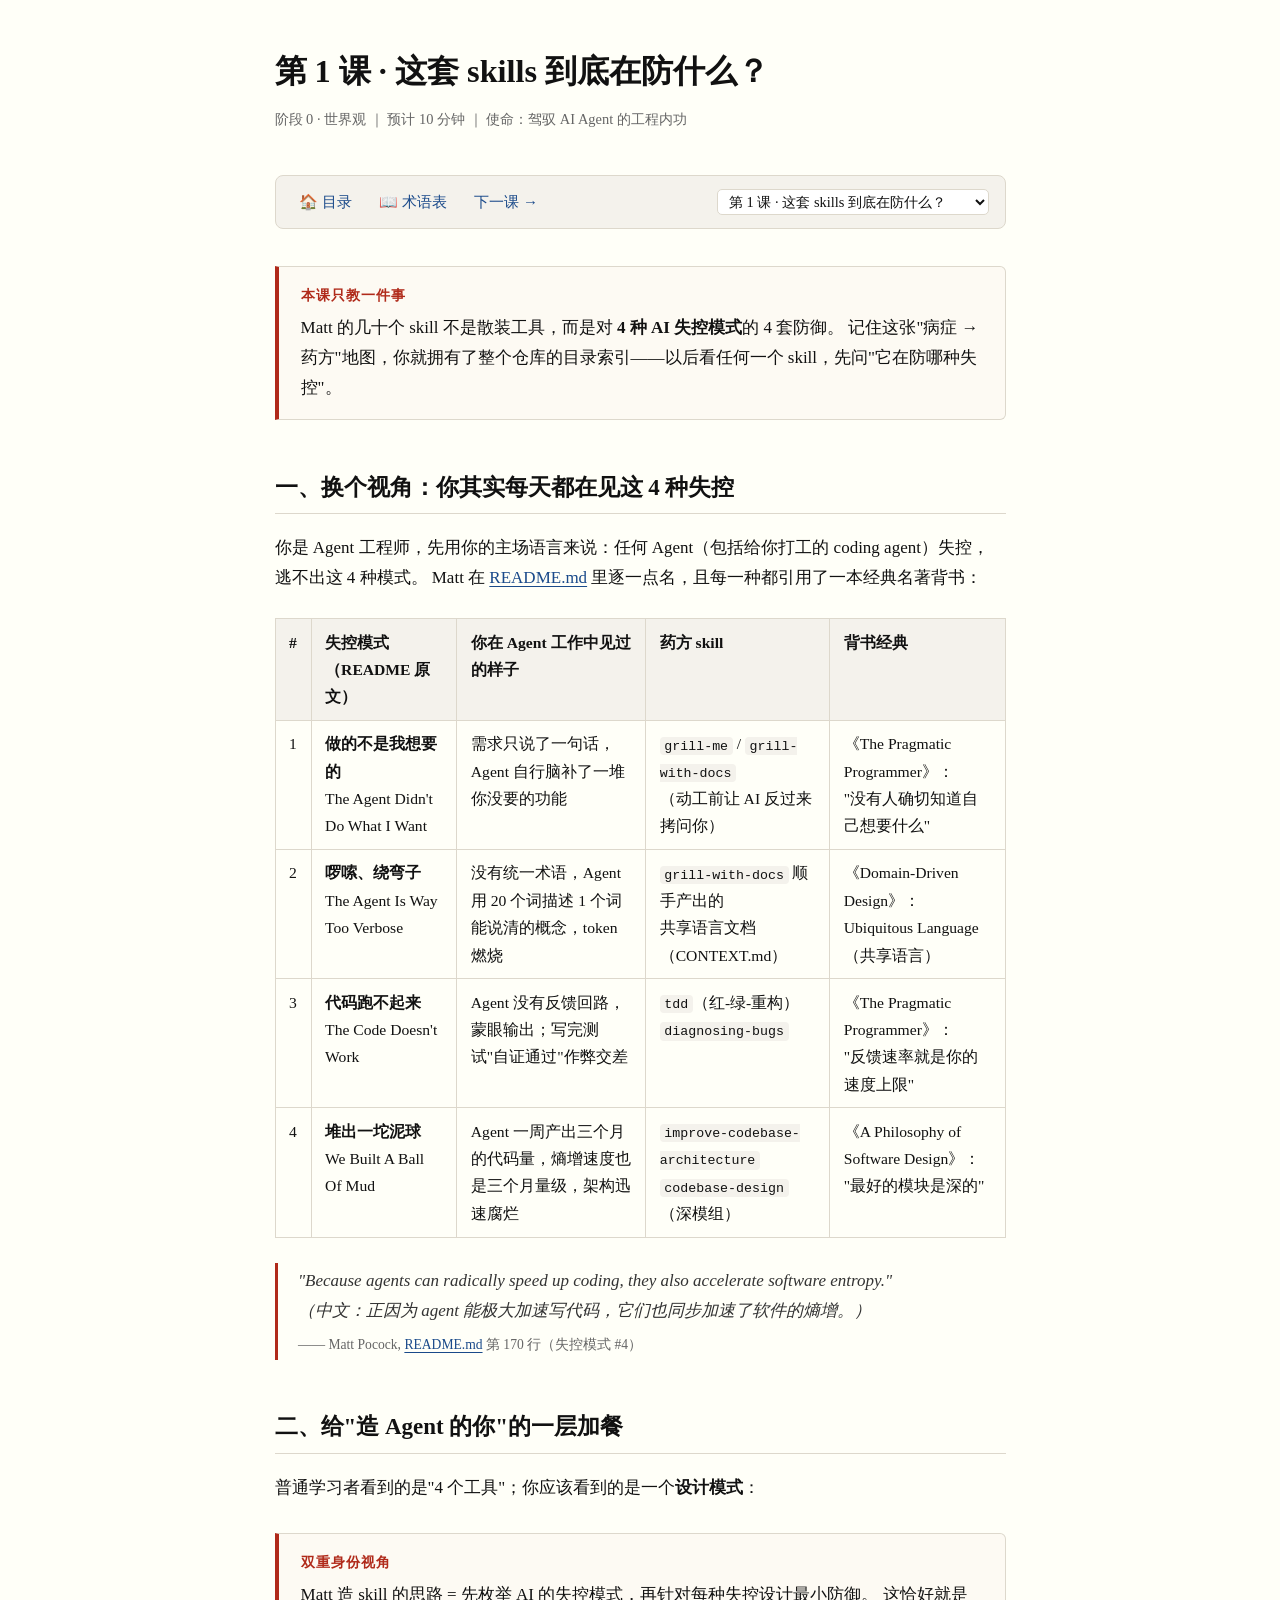
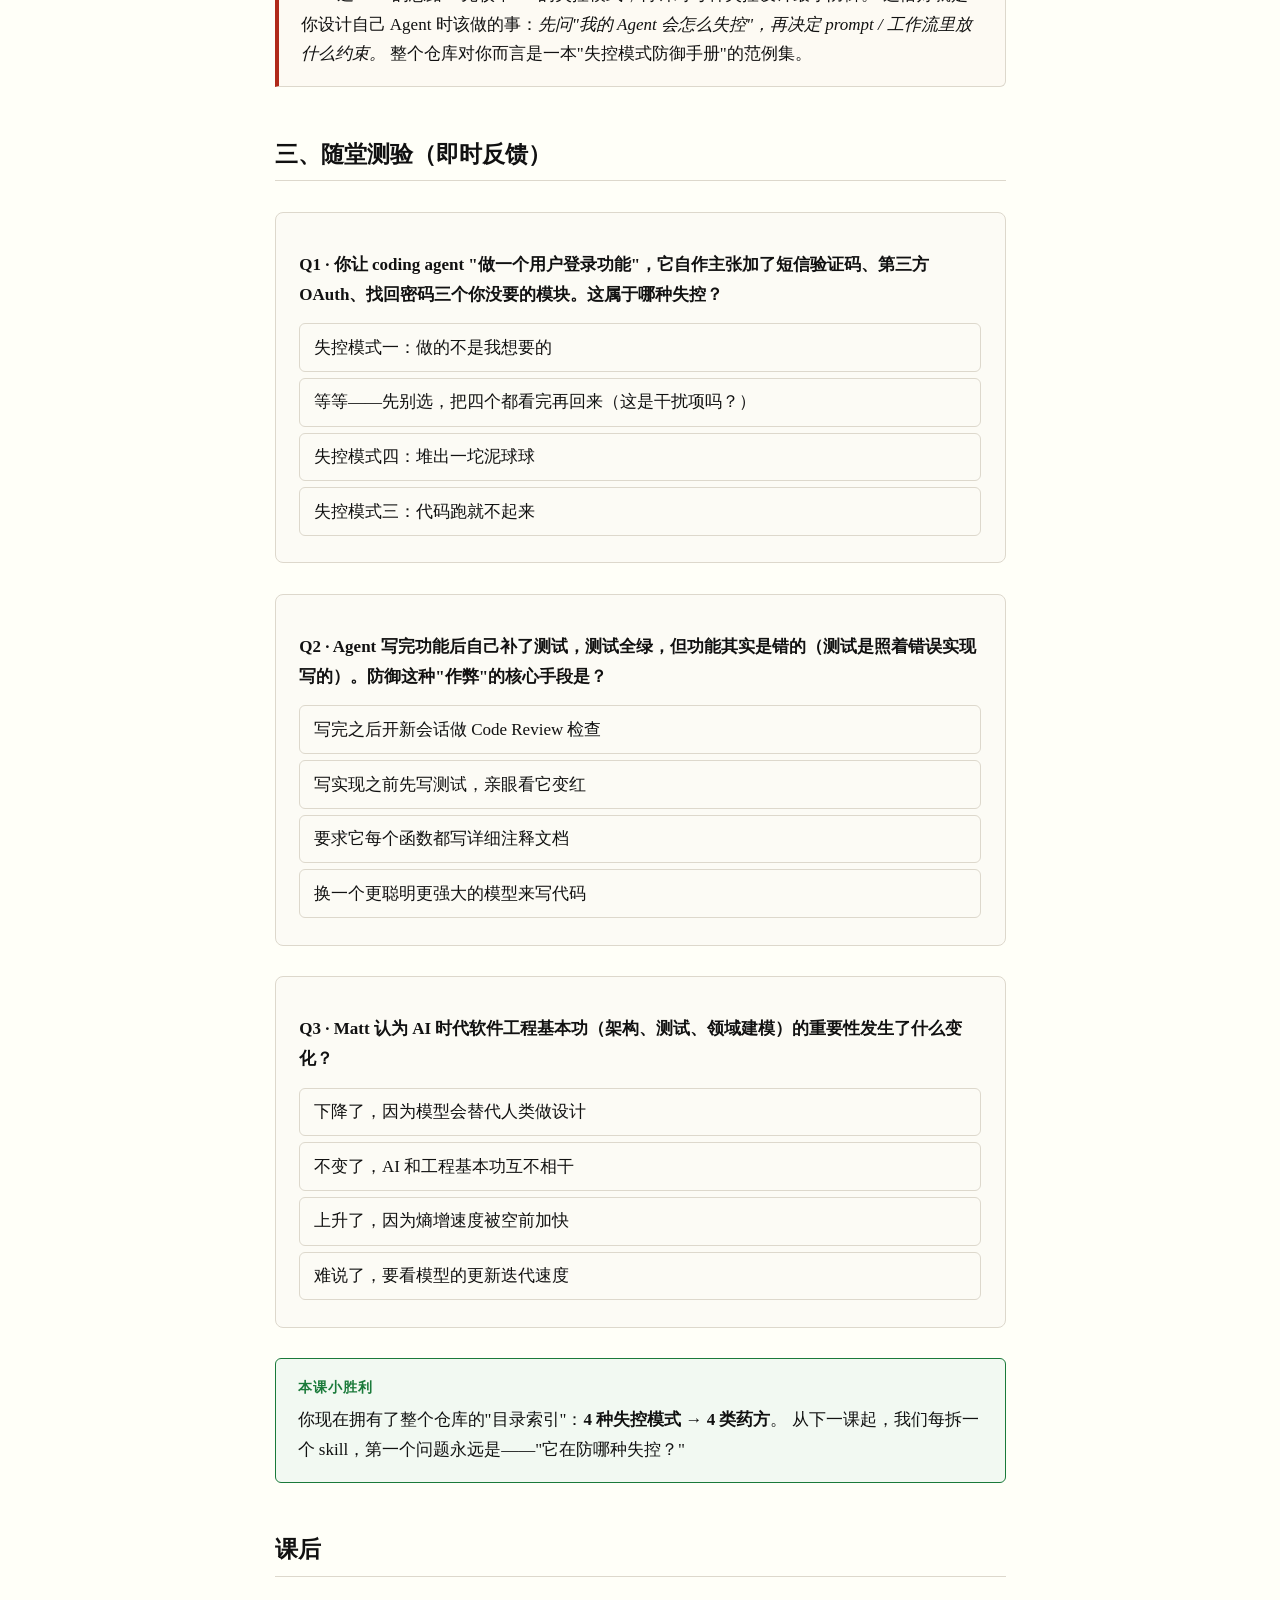
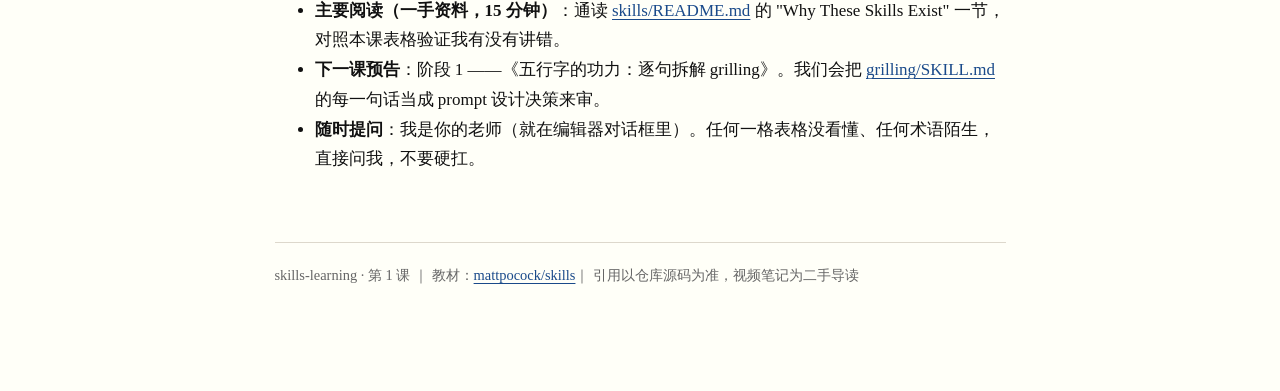
==== lessons/0001-four-failure-modes.html @ 446a2e48 "feat: 发布 skills-learning 课程站（9 课 + 术语表 + 视频笔记）" ====
<!DOCTYPE html>
<html lang="zh-CN">
<head>
<meta charset="UTF-8">
<meta name="viewport" content="width=device-width, initial-scale=1.0">
<title>第 1 课 · 这套 skills 到底在防什么？</title>
<link rel="stylesheet" href="../assets/course.css">
</head>
<body>

<h1>第 1 课 · 这套 skills 到底在防什么？</h1>
<p class="lesson-meta">
  阶段 0 · 世界观 ｜ 预计 10 分钟 ｜
  使命：驾驭 AI Agent 的工程内功
</p>

<nav id="course-nav"></nav>

<div class="callout">
  <span class="label">本课只教一件事</span>
  Matt 的几十个 skill 不是散装工具，而是对 <strong>4 种 AI 失控模式</strong>的 4 套防御。
  记住这张"病症 → 药方"地图，你就拥有了整个仓库的目录索引——以后看任何一个 skill，先问"它在防哪种失控"。
</div>

<h2>一、换个视角：你其实每天都在见这 4 种失控</h2>

<p>你是 Agent 工程师，先用你的主场语言来说：任何 Agent（包括给你打工的 coding agent）失控，逃不出这 4 种模式。
Matt 在 <a href="https://github.com/mattpocock/skills/blob/main/README.md">README.md</a> 里逐一点名，且每一种都引用了一本经典名著背书：</p>

<table>
  <tr><th>#</th><th>失控模式（README 原文）</th><th>你在 Agent 工作中见过的样子</th><th>药方 skill</th><th>背书经典</th></tr>
  <tr>
    <td>1</td>
    <td><strong>做的不是我想要的</strong><br>The Agent Didn't Do What I Want</td>
    <td>需求只说了一句话，Agent 自行脑补了一堆你没要的功能</td>
    <td><code>grill-me</code> / <code>grill-with-docs</code><br>（动工前让 AI 反过来拷问你）</td>
    <td>《The Pragmatic Programmer》：<br>"没有人确切知道自己想要什么"</td>
  </tr>
  <tr>
    <td>2</td>
    <td><strong>啰嗦、绕弯子</strong><br>The Agent Is Way Too Verbose</td>
    <td>没有统一术语，Agent 用 20 个词描述 1 个词能说清的概念，token 燃烧</td>
    <td><code>grill-with-docs</code> 顺手产出的<br>共享语言文档（CONTEXT.md）</td>
    <td>《Domain-Driven Design》：<br>Ubiquitous Language（共享语言）</td>
  </tr>
  <tr>
    <td>3</td>
    <td><strong>代码跑不起来</strong><br>The Code Doesn't Work</td>
    <td>Agent 没有反馈回路，蒙眼输出；写完测试"自证通过"作弊交差</td>
    <td><code>tdd</code>（红-绿-重构）<br><code>diagnosing-bugs</code></td>
    <td>《The Pragmatic Programmer》：<br>"反馈速率就是你的速度上限"</td>
  </tr>
  <tr>
    <td>4</td>
    <td><strong>堆出一坨泥球</strong><br>We Built A Ball Of Mud</td>
    <td>Agent 一周产出三个月的代码量，熵增速度也是三个月量级，架构迅速腐烂</td>
    <td><code>improve-codebase-architecture</code><br><code>codebase-design</code>（深模组）</td>
    <td>《A Philosophy of Software Design》：<br>"最好的模块是深的"</td>
  </tr>
</table>

<blockquote>
  "Because agents can radically speed up coding, they also accelerate software entropy."<br>
  （中文：正因为 agent 能极大加速写代码，它们也同步加速了软件的熵增。）
  <span class="src">—— Matt Pocock, <a href="https://github.com/mattpocock/skills/blob/main/README.md">README.md</a> 第 170 行（失控模式 #4）</span>
</blockquote>

<h2>二、给"造 Agent 的你"的一层加餐</h2>

<p>普通学习者看到的是"4 个工具"；你应该看到的是一个<strong>设计模式</strong>：</p>

<div class="callout">
  <span class="label">双重身份视角</span>
  Matt 造 skill 的思路 = 先枚举 AI 的失控模式，再针对每种失控设计最小防御。
  这恰好就是你设计自己 Agent 时该做的事：<em>先问"我的 Agent 会怎么失控"，再决定 prompt / 工作流里放什么约束。</em>
  整个仓库对你而言是一本"失控模式防御手册"的范例集。
</div>

<h2>三、随堂测验（即时反馈）</h2>

<div class="quiz">
  <p class="q">Q1 · 你让 coding agent "做一个用户登录功能"，它自作主张加了短信验证码、第三方 OAuth、找回密码三个你没要的模块。这属于哪种失控？</p>
  <label>失控模式一：做的不是我想要的</label>
  <label data-right="1">等等——先别选，把四个都看完再回来（这是干扰项吗？）</label>
  <label>失控模式四：堆出一坨泥球球</label>
  <label>失控模式三：代码跑就不起来</label>
  <div class="feedback right">诚实！其实这题答案是<strong>模式一（misalignment，未对齐）</strong>——出错点在"动工之前"：你们从未对齐过需求边界。选这个选项说明你注意到了：好的判断需要先看全选项。正确防御：动工前先 <code>grill-me</code>。</div>
  <div class="feedback wrong">你选了模式一？方向完全正确——这就是 misalignment（未对齐），防御手段是动工前 <code>grill-me</code>。（这道题的"正确答案"是个小陷阱，考你会不会先读完所有选项——AI 和人都容易抢答。）</div>
</div>

<div class="quiz">
  <p class="q">Q2 · Agent 写完功能后自己补了测试，测试全绿，但功能其实是错的（测试是照着错误实现写的）。防御这种"作弊"的核心手段是？</p>
  <label>写完之后开新会话做 Code Review 检查</label>
  <label data-right="1">写实现之前先写测试，亲眼看它变红</label>
  <label>要求它每个函数都写详细注释文档</label>
  <label>换一个更聪明更强大的模型来写代码</label>
  <div class="feedback right">✅ 正确。这就是 TDD 红-绿-重构的"先红后绿"：测试先于实现存在并且失败过，AI 就无法拿错误实现反推出必然通过的假测试。第 5 课会深入。</div>
  <div class="feedback wrong">Code Review 和换模型都有用但防不住这个作弊——测试与实现出自同一次"记忆"，同错同绿。唯一的结构性防御：<strong>实现之前</strong>先写测试并看它失败（红灯）。这是失控模式三的核心药方。</div>
</div>

<div class="quiz">
  <p class="q">Q3 · Matt 认为 AI 时代软件工程基本功（架构、测试、领域建模）的重要性发生了什么变化？</p>
  <label>下降了，因为模型会替代人类做设计</label>
  <label>不变了，AI 和工程基本功互不相干</label>
  <label data-right="1">上升了，因为熵增速度被空前加快</label>
  <label>难说了，要看模型的更新迭代速度</label>
  <div class="feedback right">✅ 正确。README 结语："Software engineering fundamentals matter more than ever."——AI 加速写码，也同步加速架构腐烂；只有基本功扎实的人能踩住刹车。这正是你的使命的立论基础。</div>
  <div class="feedback wrong">再想想 README 的结语："Software engineering fundamentals matter <strong>more than ever</strong>."——AI 加速写码的同时也加速熵增（模式四），所以基本功比以往任何时候都更值钱。</div>
</div>

<div class="win">
  <span class="label">本课小胜利</span>
  你现在拥有了整个仓库的"目录索引"：<strong>4 种失控模式 → 4 类药方</strong>。
  从下一课起，我们每拆一个 skill，第一个问题永远是——"它在防哪种失控？"
</div>

<h2>课后</h2>
<ul>
  <li><strong>主要阅读（一手资料，15 分钟）</strong>：通读 <a href="https://github.com/mattpocock/skills/blob/main/README.md">skills/README.md</a> 的 "Why These Skills Exist" 一节，对照本课表格验证我有没有讲错。</li>
  <li><strong>下一课预告</strong>：阶段 1 ——《五行字的功力：逐句拆解 grilling》。我们会把 <a href="https://github.com/mattpocock/skills/blob/main/skills/productivity/grilling/SKILL.md">grilling/SKILL.md</a> 的每一句话当成 prompt 设计决策来审。</li>
  <li><strong>随时提问</strong>：我是你的老师（就在编辑器对话框里）。任何一格表格没看懂、任何术语陌生，直接问我，不要硬扛。</li>
</ul>

<footer>
  skills-learning · 第 1 课 ｜ 教材：<a href="https://github.com/mattpocock/skills">mattpocock/skills</a>｜
  引用以仓库源码为准，视频笔记为二手导读
</footer>

<script src="../assets/quiz.js"></script>
<script src="../assets/toc-data.js"></script>
<script src="../assets/nav.js"></script>
</body>
</html>
---- assets/course.css ----
/* course.css — skills-learning 课程共享样式表（Tufte 风格） */
:root {
  --bg: #fffff8;
  --ink: #111;
  --muted: #666;
  --accent: #b02a1a;
  --link: #1a4a8a;
  --code-bg: #f4f2ec;
  --border: #ddd8cc;
  --ok: #1a7a3a;
}
* { box-sizing: border-box; }
html { font-size: 17px; }
body {
  background: var(--bg);
  color: var(--ink);
  font-family: "Songti SC", "Noto Serif CJK SC", Georgia, "Times New Roman", serif;
  line-height: 1.75;
  max-width: 46rem;
  margin: 0 auto;
  padding: 3rem 1.5rem 6rem;
}
h1 { font-size: 1.9rem; line-height: 1.3; margin: 0 0 .3rem; font-weight: 700; }
h2 { font-size: 1.35rem; margin-top: 2.8rem; border-bottom: 1px solid var(--border); padding-bottom: .3rem; }
h3 { font-size: 1.1rem; margin-top: 2rem; }
.lesson-meta { color: var(--muted); font-size: .85rem; margin-bottom: 2.5rem; }
.lesson-meta a { color: var(--muted); }
a { color: var(--link); text-decoration-thickness: 1px; text-underline-offset: 3px; }
code, pre {
  font-family: "SF Mono", "JetBrains Mono", Menlo, Consolas, monospace;
  font-size: .85em;
  background: var(--code-bg);
  border-radius: 4px;
}
code { padding: .12em .35em; }
pre { padding: 1rem 1.2rem; overflow-x: auto; border: 1px solid var(--border); line-height: 1.6; }
pre code { background: none; padding: 0; }
blockquote {
  margin: 1.5rem 0;
  padding: .2rem 1.2rem;
  border-left: 3px solid var(--accent);
  color: #333;
  font-style: italic;
}
blockquote .src { display: block; font-style: normal; font-size: .8rem; color: var(--muted); margin-top: .4rem; }
table { border-collapse: collapse; width: 100%; margin: 1.5rem 0; font-size: .92rem; }
th, td { border: 1px solid var(--border); padding: .55rem .8rem; text-align: left; vertical-align: top; }
th { background: var(--code-bg); font-weight: 600; }
.callout {
  border: 1px solid var(--border);
  border-left: 4px solid var(--accent);
  background: #fdfaf3;
  padding: 1rem 1.3rem;
  margin: 1.8rem 0;
  border-radius: 0 6px 6px 0;
}
.callout .label { font-weight: 700; color: var(--accent); font-size: .8rem; letter-spacing: .08em; display: block; margin-bottom: .3rem; }
.win {
  border: 1px solid var(--ok);
  background: #f2f9f2;
  padding: 1rem 1.3rem;
  margin: 1.8rem 0;
  border-radius: 6px;
}
.win .label { font-weight: 700; color: var(--ok); font-size: .8rem; letter-spacing: .08em; display: block; margin-bottom: .3rem; }
/* --- quiz --- */
.quiz { border: 1px solid var(--border); border-radius: 8px; padding: 1.2rem 1.4rem; margin: 1.8rem 0; background: #fcfbf5; }
.quiz .q { font-weight: 600; margin-bottom: .8rem; }
.quiz label {
  display: block; padding: .5rem .8rem; margin: .35rem 0;
  border: 1px solid var(--border); border-radius: 6px; cursor: pointer;
}
.quiz label:hover { background: var(--code-bg); }
.quiz .feedback { display: none; margin-top: .8rem; padding: .7rem 1rem; border-radius: 6px; font-size: .92rem; }
.quiz.answered .feedback { display: block; }
.quiz .feedback.right { background: #f2f9f2; border: 1px solid var(--ok); }
.quiz .feedback.wrong { background: #fbf0ee; border: 1px solid var(--accent); }
footer { margin-top: 4rem; padding-top: 1.2rem; border-top: 1px solid var(--border); color: var(--muted); font-size: .85rem; }
/* --- course nav (配合 nav.js) --- */
#course-nav {
  display: flex; flex-wrap: wrap; align-items: center; gap: .6rem;
  padding: .6rem .9rem; margin: 0 0 2.2rem;
  border: 1px solid var(--border); border-radius: 8px; background: var(--code-bg);
  font-size: .88rem;
}
#course-nav a { text-decoration: none; padding: .15rem .5rem; border-radius: 5px; }
#course-nav a:hover { background: #fff; }
#course-nav select {
  margin-left: auto; max-width: 16rem;
  font: inherit; font-size: .85rem; padding: .2rem .4rem;
  border: 1px solid var(--border); border-radius: 5px; background: #fff; color: var(--ink);
}
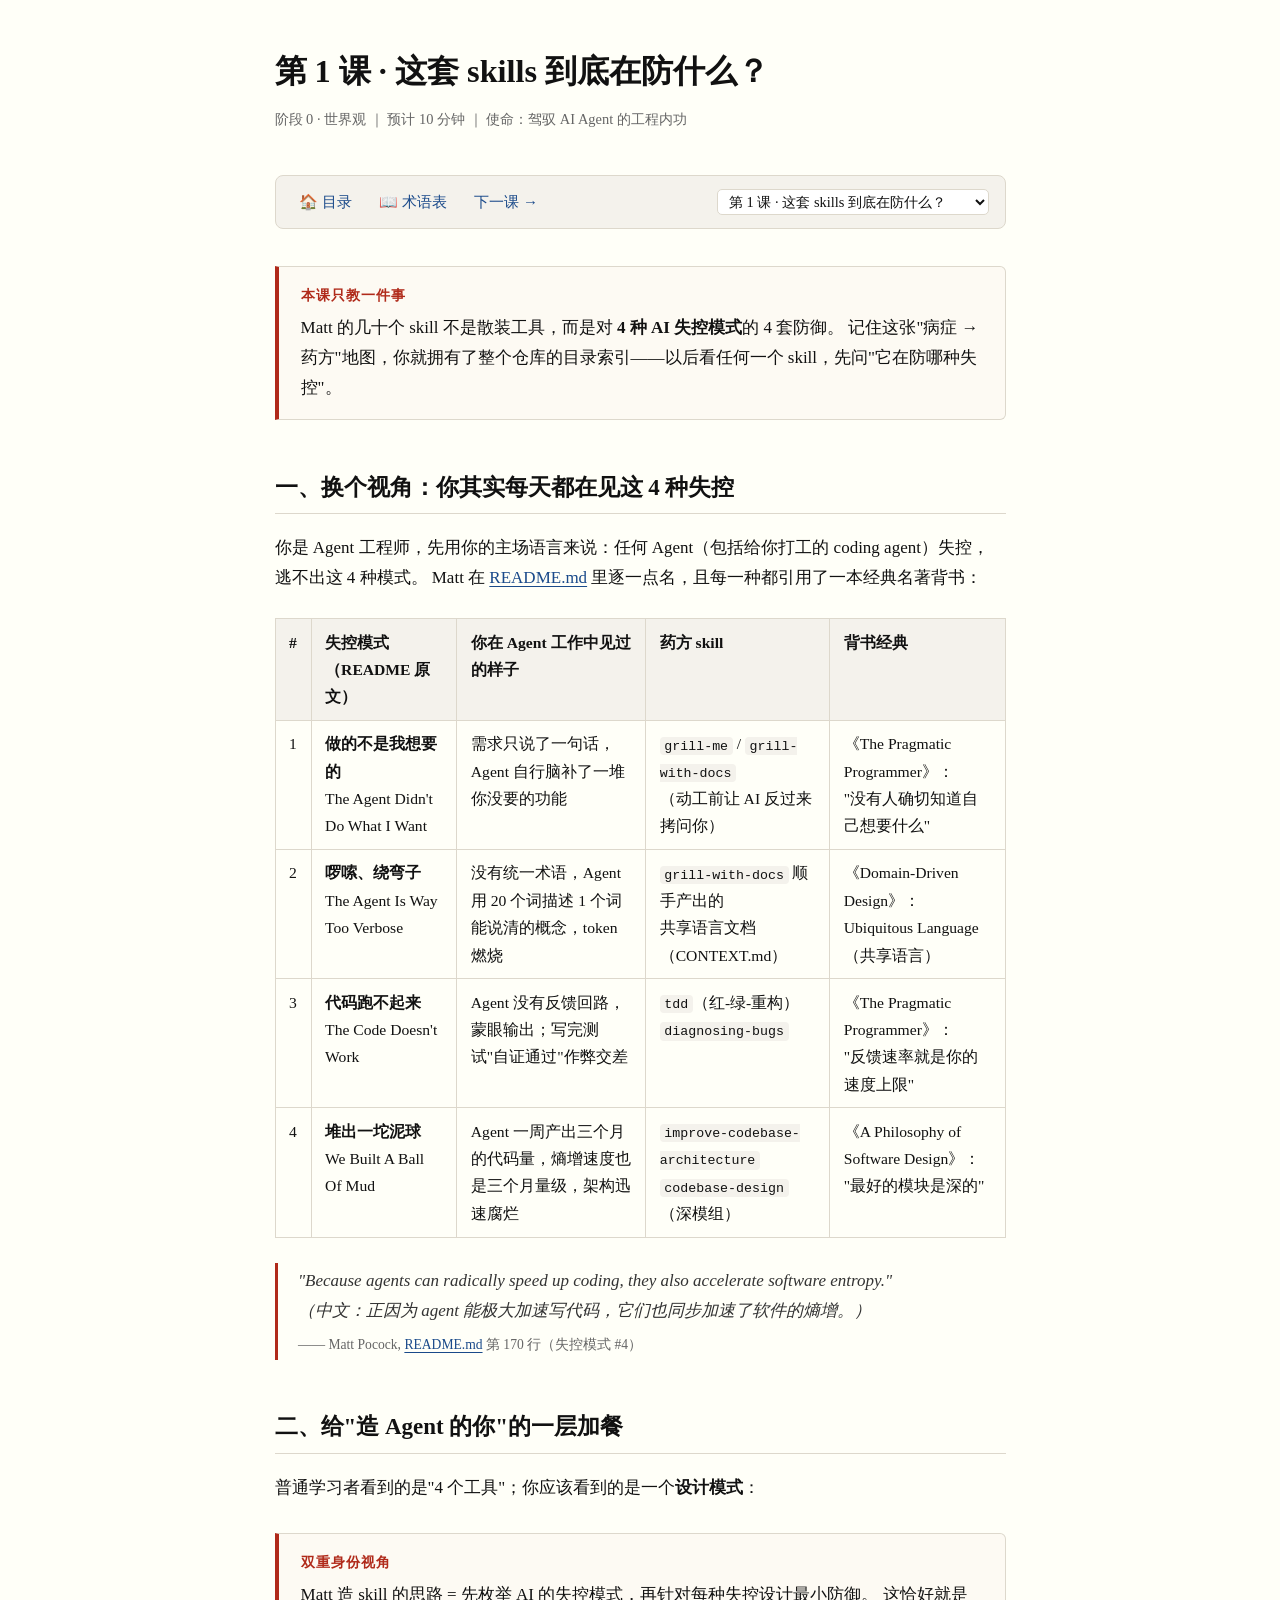
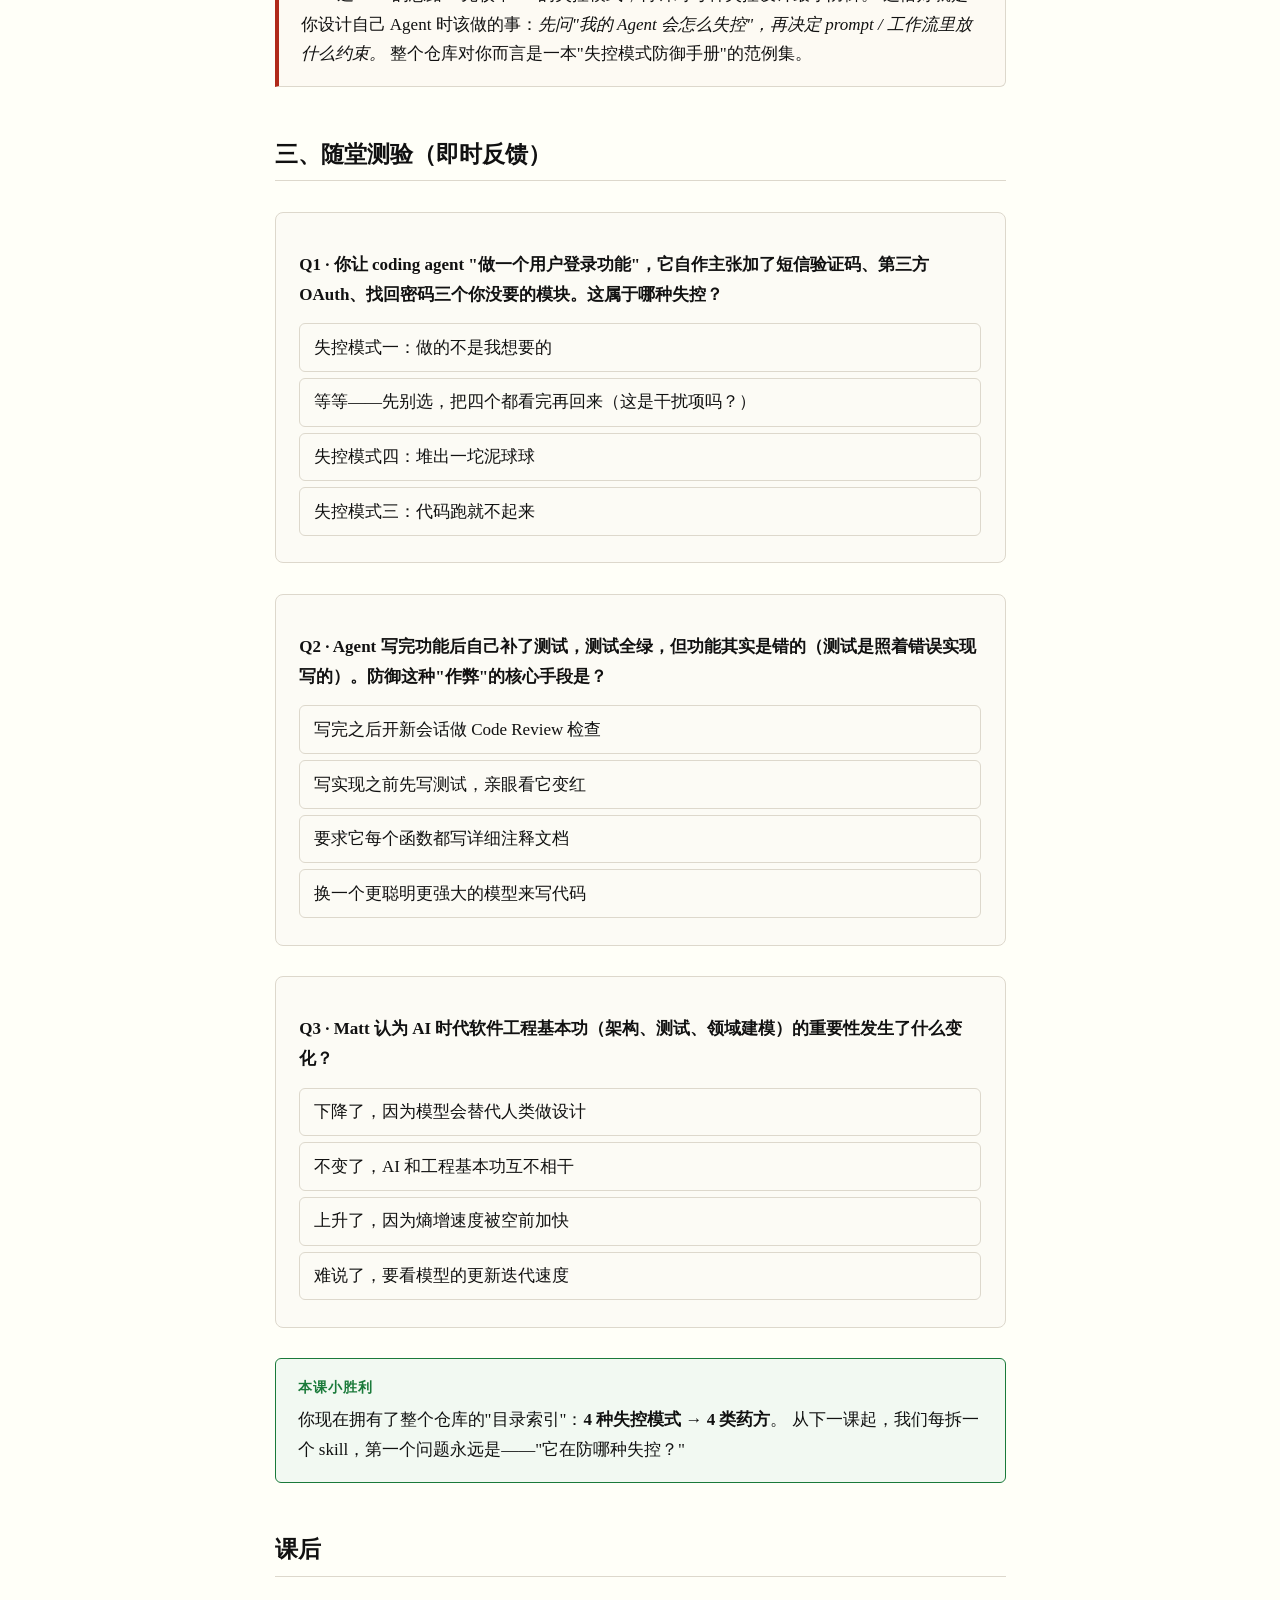
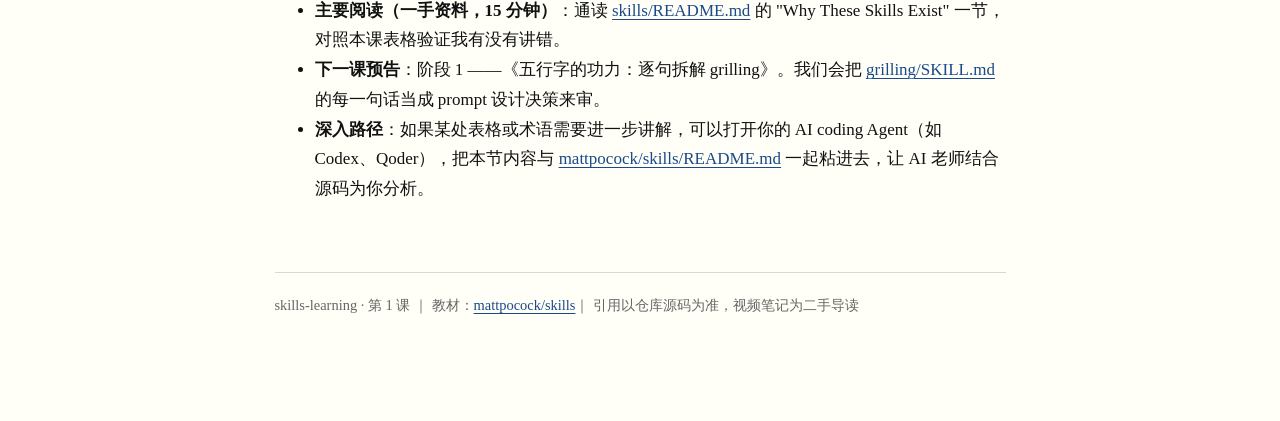
==== commit 667c7686: "fix: 重写 1-on-1 课程文案为公共读者视角 把课程中'我是你的老师 / 直接问我 / 粘到对话框 / 毕业答辩随时来交'这类原话改成'深入路径'——引导读者打开自己的 AI coding A" ====
--- a/lessons/0001-four-failure-modes.html
+++ b/lessons/0001-four-failure-modes.html
@@ -118,7 +118,7 @@
 <ul>
   <li><strong>主要阅读（一手资料，15 分钟）</strong>：通读 <a href="https://github.com/mattpocock/skills/blob/main/README.md">skills/README.md</a> 的 "Why These Skills Exist" 一节，对照本课表格验证我有没有讲错。</li>
   <li><strong>下一课预告</strong>：阶段 1 ——《五行字的功力：逐句拆解 grilling》。我们会把 <a href="https://github.com/mattpocock/skills/blob/main/skills/productivity/grilling/SKILL.md">grilling/SKILL.md</a> 的每一句话当成 prompt 设计决策来审。</li>
-  <li><strong>随时提问</strong>：我是你的老师（就在编辑器对话框里）。任何一格表格没看懂、任何术语陌生，直接问我，不要硬扛。</li>
+  <li><strong>深入路径</strong>：如果某处表格或术语需要进一步讲解，可以打开你的 AI coding Agent（如 Codex、Qoder），把本节内容与 <a href="https://github.com/mattpocock/skills/blob/main/README.md">mattpocock/skills/README.md</a> 一起粘进去，让 AI 老师结合源码为你分析。</li>
 </ul>
 
 <footer>
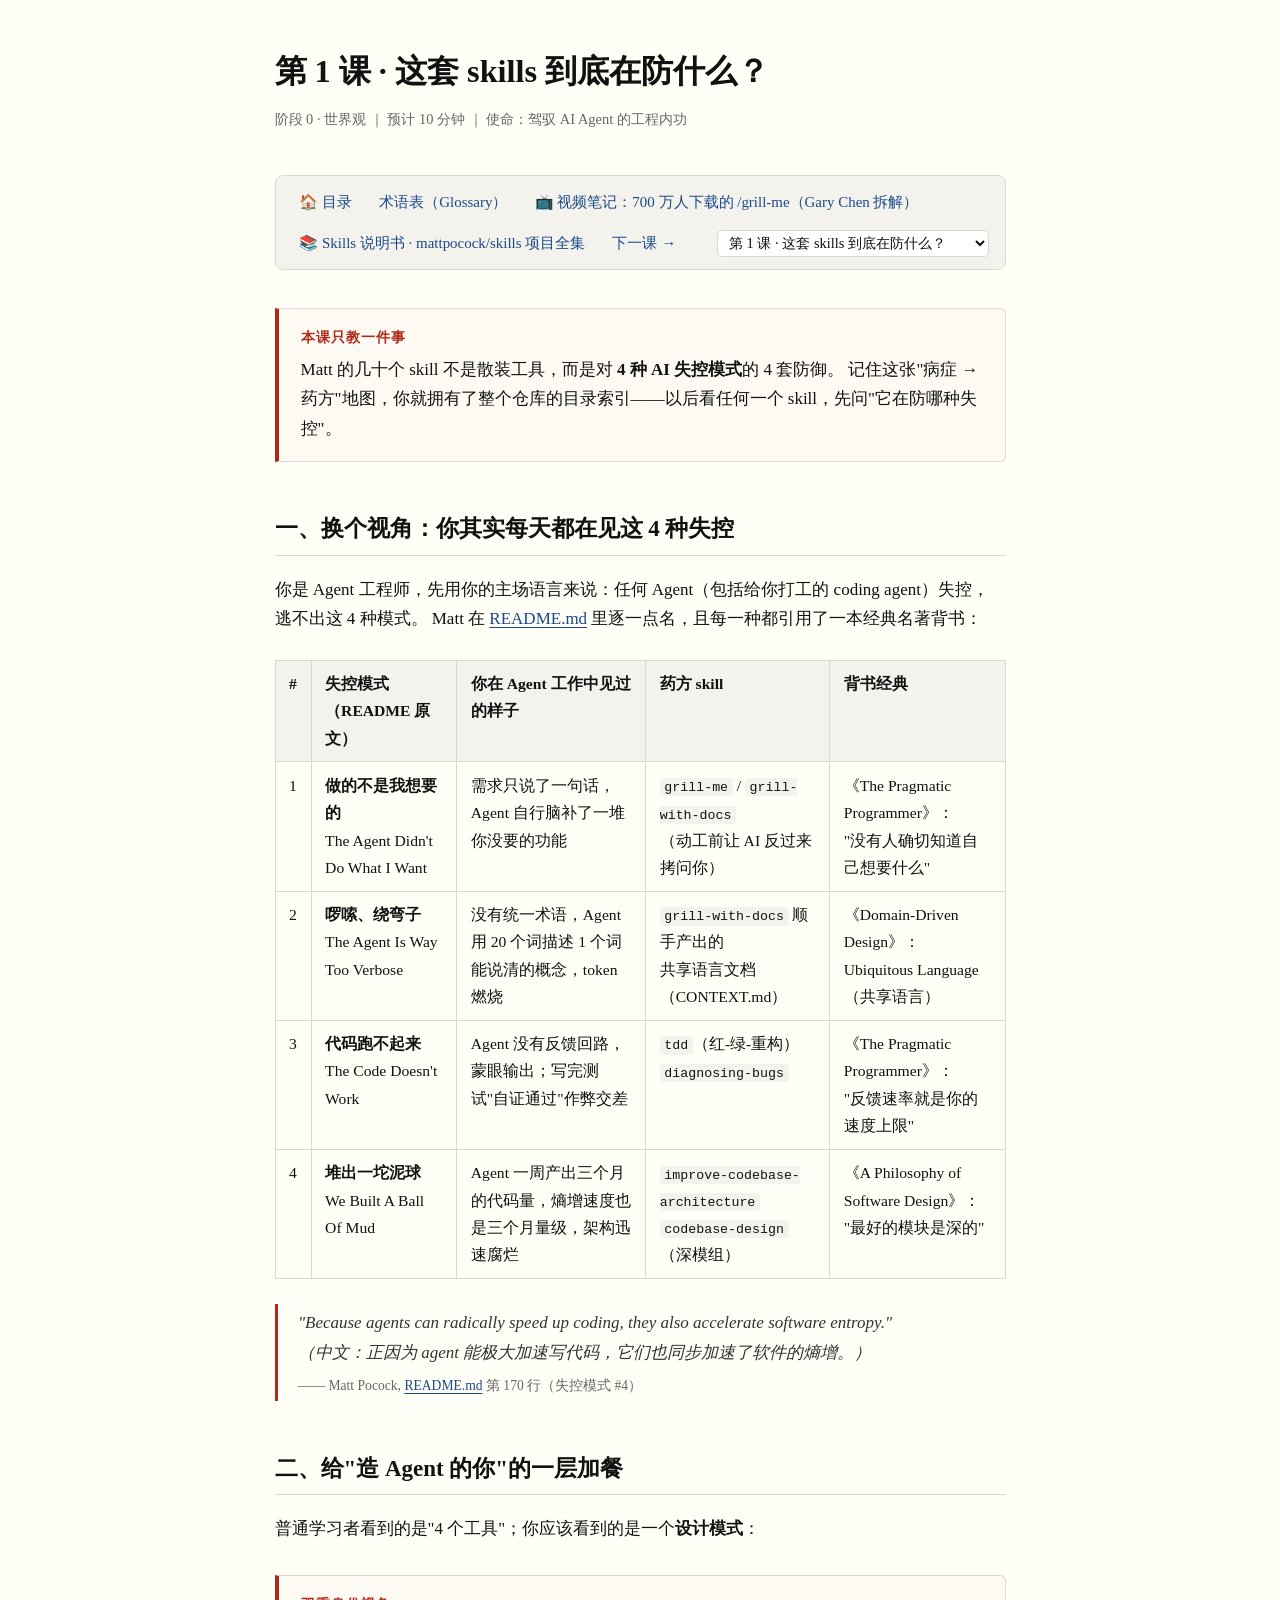
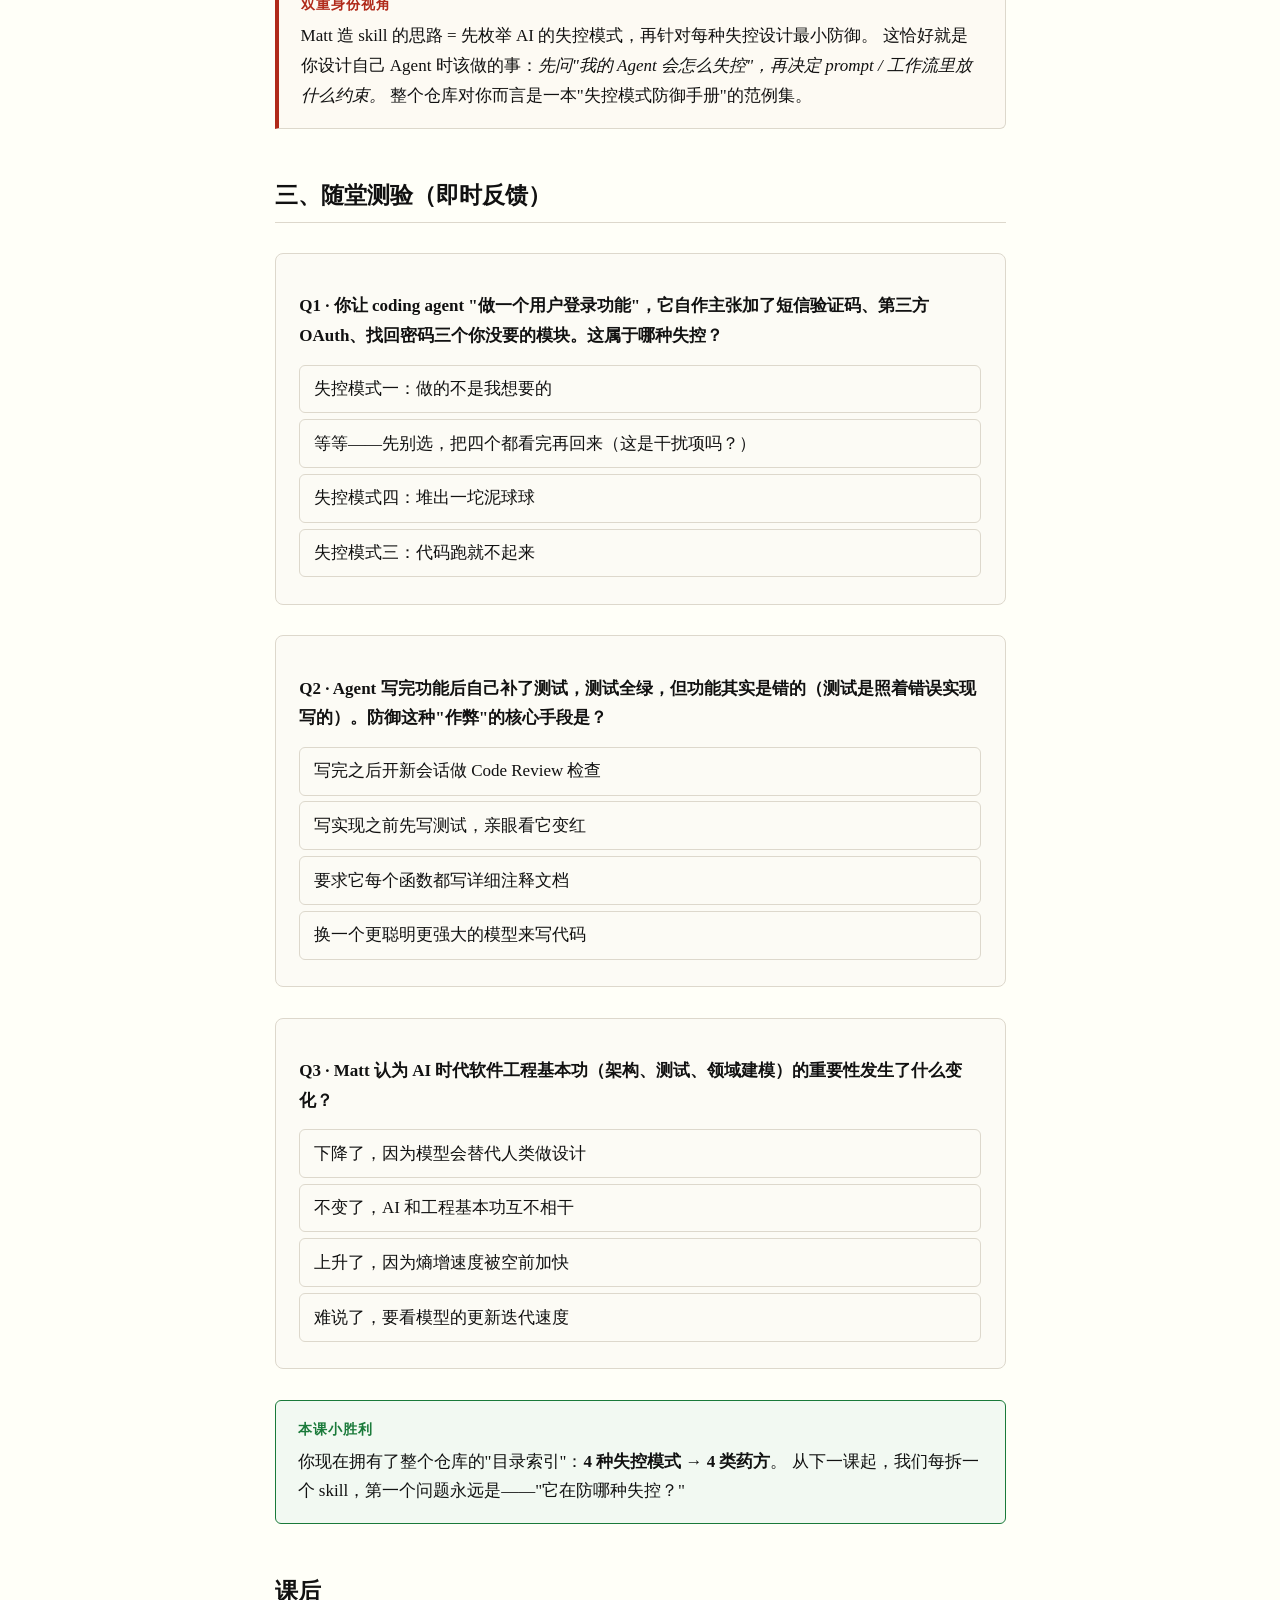
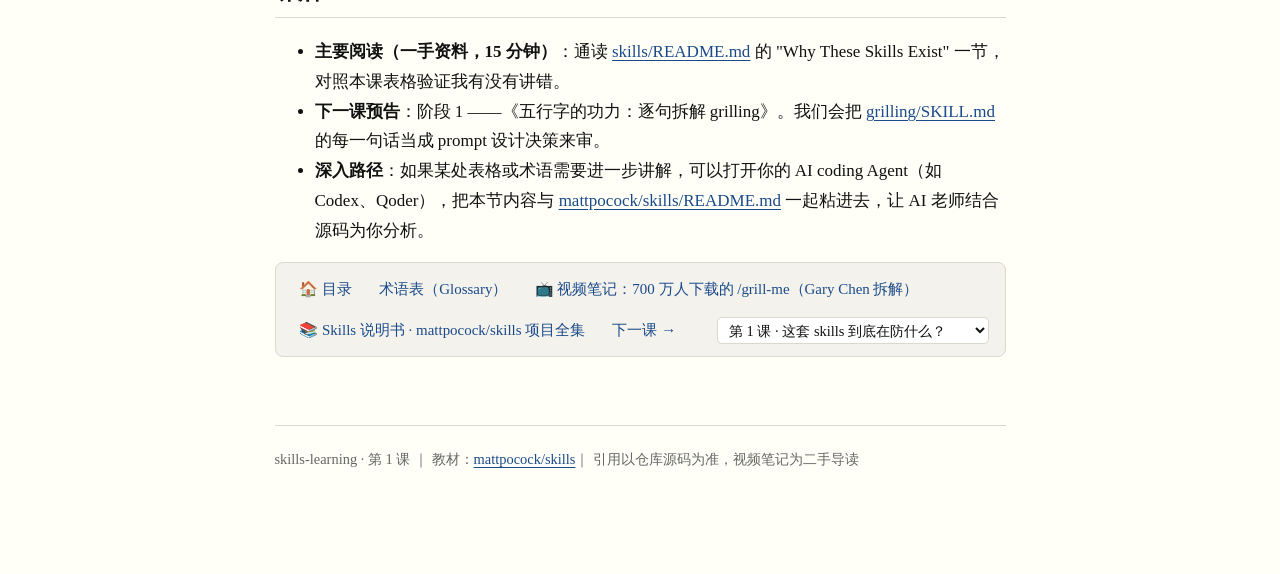
==== commit dfa15c38: "feat: 新增 Skills 说明书页面 + 全站导航增强 - 新增 reference/skills-manual.html（mattpocock/skills 全集 26 个 skills 速查" ====
--- a/lessons/0001-four-failure-modes.html
+++ b/lessons/0001-four-failure-modes.html
@@ -121,6 +121,8 @@
   <li><strong>深入路径</strong>：如果某处表格或术语需要进一步讲解，可以打开你的 AI coding Agent（如 Codex、Qoder），把本节内容与 <a href="https://github.com/mattpocock/skills/blob/main/README.md">mattpocock/skills/README.md</a> 一起粘进去，让 AI 老师结合源码为你分析。</li>
 </ul>
 
+<nav id="course-nav"></nav>
+
 <footer>
   skills-learning · 第 1 课 ｜ 教材：<a href="https://github.com/mattpocock/skills">mattpocock/skills</a>｜
   引用以仓库源码为准，视频笔记为二手导读
